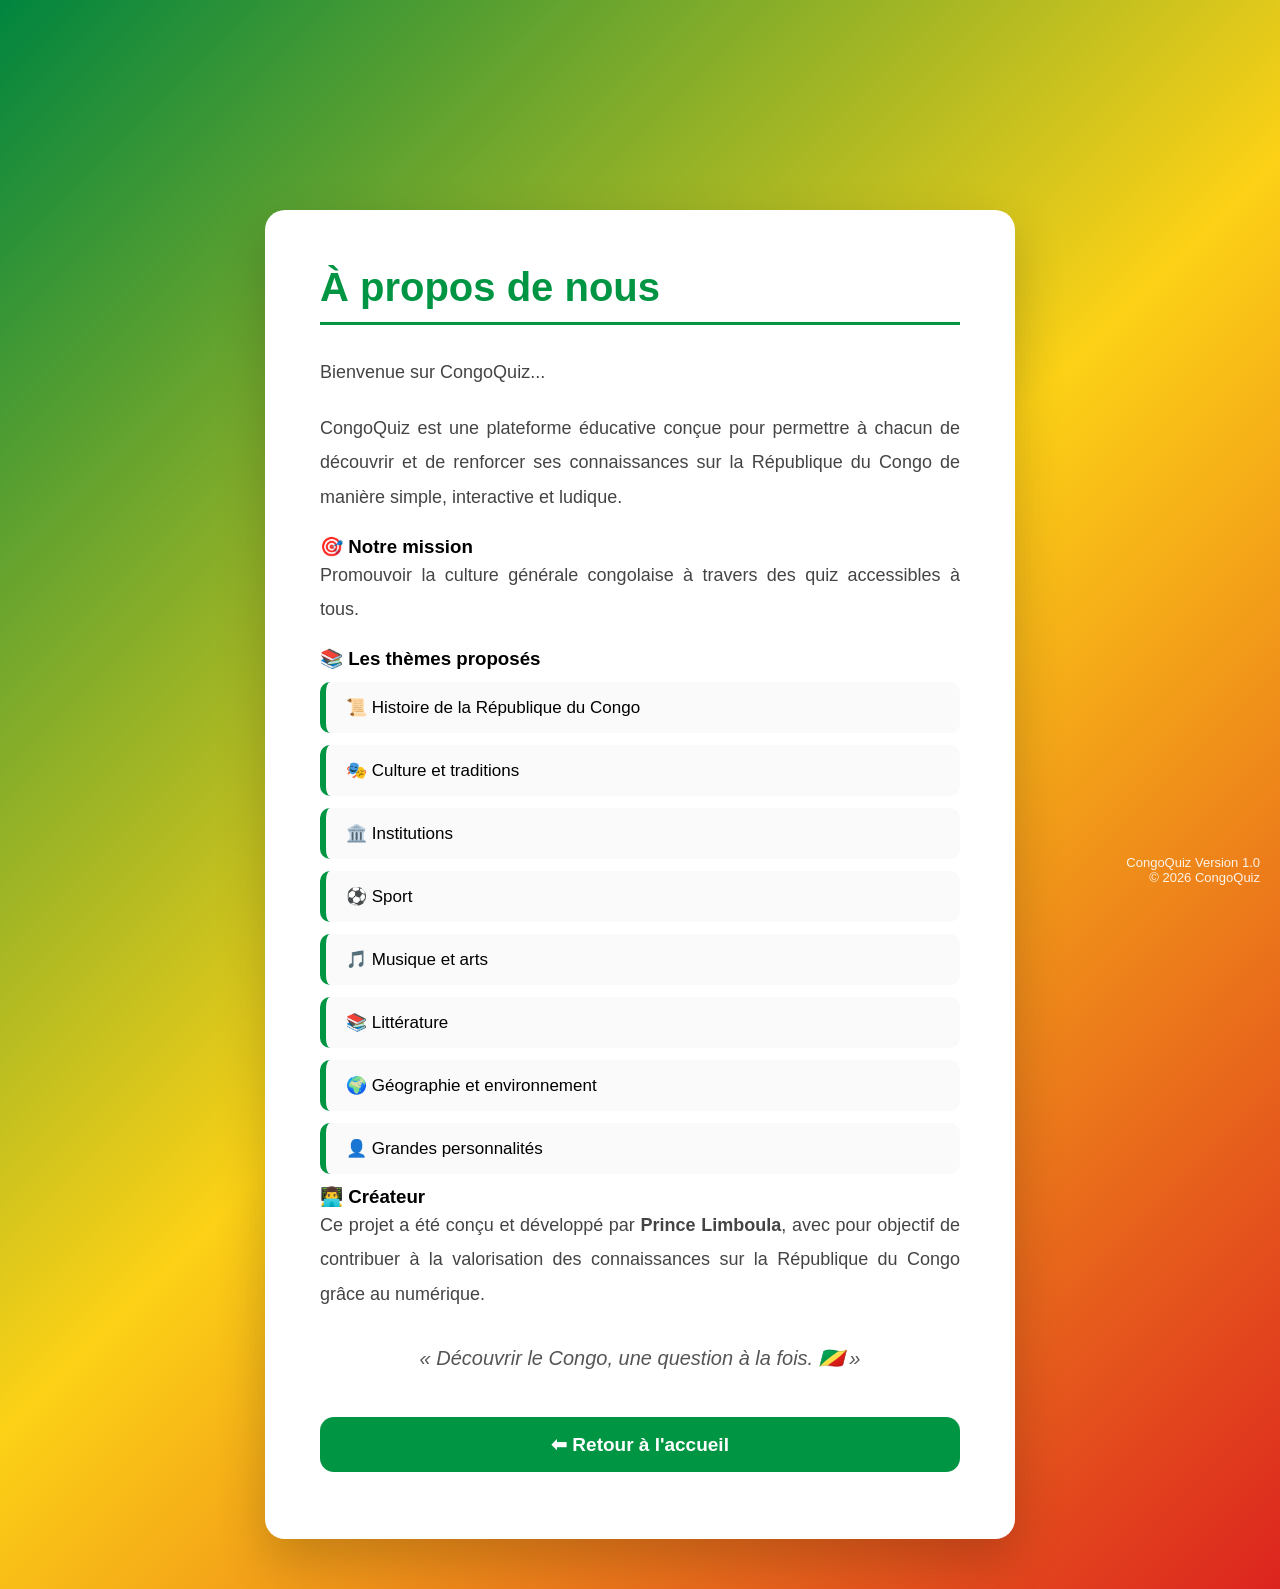
==== apropos.html @ f0c99301 "Add files via upload" ====
<!DOCTYPE html>
<html lang="fr">
<head>
    <meta charset="UTF-8">
    <meta name="viewport" content="width=device-width, initial-scale=1.0">
    <title>À propos - CongoQuiz</title>

    <link rel="stylesheet" href="style.css">
</head>

<body>

 <div class="apropos">

    <h1>À propos de nous</h1>

    <p class="intro">
        Bienvenue sur CongoQuiz...
        </p>
    <p>
        CongoQuiz est une plateforme éducative conçue pour permettre à chacun de découvrir et de renforcer ses connaissances sur la République du Congo de manière simple, interactive et ludique.
    </p>

    <h3>🎯 Notre mission</h3>

    <p>
        Promouvoir la culture générale congolaise à travers des quiz accessibles à tous.
    </p>

    <h3>📚 Les thèmes proposés</h3>

    <ul class="themes">
        <li>📜 Histoire de la République du Congo</li>
        <li>🎭 Culture et traditions</li>
        <li>🏛️ Institutions</li>
        <li>⚽ Sport</li>
        <li>🎵 Musique et arts</li>
        <li>📚 Littérature</li>
        <li>🌍 Géographie et environnement</li>
        <li>👤 Grandes personnalités</li>
    </ul>

    <h3>👨‍💻 Créateur</h3>

    <p>
        Ce projet a été conçu et développé par <strong>Prince Limboula</strong>, avec pour objectif de contribuer à la valorisation des connaissances sur la République du Congo grâce au numérique.
    </p>
    <div class="citation">
        « Découvrir le Congo, une question à la fois. 🇨🇬 »
    </div>

    <button onclick="location.href='index.html'">
        ⬅ Retour à l'accueil
    </button>

</div>
<footer class="footer">
    CongoQuiz Version 1.0<br>
    © 2026 CongoQuiz<br>
</footer>

</body>
</html>
---- style.css ----
/* ===========================
   STYLE GÉNÉRAL
=========================== */

*{
    margin:0;
    padding:0;
    box-sizing:border-box;
}

body{

    font-family:Arial, Helvetica, sans-serif;

    background:linear-gradient(135deg,#00853f,#fcd116,#dc241f);

    min-height:100vh;

    display:flex;

    justify-content:center;

    align-items:center;

    padding-top:90px;

}

/* ===========================
   BARRE DE NAVIGATION
=========================== */

.navbar{

    position:fixed;

    top:0;

    left:0;

    width:100%;

    height:65px;

    background:white;

    display:flex;

    justify-content:space-between;

    align-items:center;

    padding:0 35px;

    box-shadow:0 3px 12px rgba(0,0,0,.15);

    z-index:1000;

}

.logo{

    font-size:28px;

    font-weight:bold;

    color:#00853f;

    letter-spacing:2px;

}

.menu{

    display:flex;

    gap:20px;

}

.menu a:hover{
    background:#009543;
    color:#ffffff;
}

.menu a:hover{

    background:#00853f;

    color:white;

}

/* ===========================
   CARTE D'ACCUEIL
=========================== */

.accueil{

    width:520px;

    max-width:92%;

    background:white;

    border-radius:22px;

    padding:35px;

    text-align:center;

    box-shadow:0 15px 40px rgba(0,0,0,.20);

}

.hero{

    margin-bottom:20px;

}

.hero p{

    font-size:22px;

    color:#444;

    line-height:1.6;

}

.sous-titre{

    font-size:17px;

    color:#666;

    margin-bottom:30px;

}
/* ===========================
   BOUTONS
=========================== */

button{

    width:100%;

    height:55px;

    margin:12px 0;

    border:none;

    border-radius:14px;

    background:#009543;

    color:white;

    font-size:19px;

    font-weight:bold;

    cursor:pointer;

    transition:all .3s ease;

}

button:hover{

    background:#007a36;

    transform:translateY(-3px);

    box-shadow:0 8px 20px rgba(0,149,67,.35);

}

button:active{

    transform:scale(.98);

}


@keyframes apparition {

    from{
        opacity:0;
        transform:scale(0.5);
    }

    to{
        opacity:1;
        transform:scale(1);
    }

}

.finQuiz{

    animation: apparition 1s ease;

}

.niveau{

    animation: clignoter 1.5s infinite;

    font-weight:bold;

    color:#0b8f3a;

}

@keyframes clignoter{

    0%{
        opacity:1;
    }

    50%{
        opacity:0.6;
    }

    100%{
        opacity:1;
    }

}

.rejouer{

    padding:12px 25px;
    border:none;
    border-radius:10px;
    background:#0b8f3a;
    color:white;
    cursor:pointer;
    font-size:18px;
    transition:0.3s;
}

.rejouer:hover{

    transform:scale(1.1);

}
h1{
    font-size:42px;
    color:#009543;
    margin-bottom:10px;
}

@keyframes titre{

    from{
        opacity:0;
        transform:translateY(-20px);
    }

    to{
        opacity:1;
        transform:translateY(0);
    }

}

h1{

    font-size:42px;
    color:#009543;
    animation:titre 1s ease;

}



/* Barre de navigation */


.menu a{

    text-decoration:none;

    color:#444;

    font-size:17px;

    font-weight:600;

    transition:.3s;

    padding:8px 15px;

    border-radius:30px;

}
.menu a:hover{

    background:#009543;

    color:white;

}






/* ===========================
   PIED DE PAGE
=========================== */

.footer{

    position:fixed;

    bottom:15px;

    right:20px;

    font-size:13px;

    color:white;

    text-align:right;

    opacity:0.9;

}
/* ===========================
   ANIMATION D'ACCUEIL
=========================== */

@keyframes apparitionAccueil{

    from{

        opacity:0;

        transform:translateY(25px);

    }

    to{

        opacity:1;

        transform:translateY(0);

    }

}

.accueil{

    animation:apparitionAccueil .8s ease;

}
.apropos p{
    text-align:justify;
    line-height:1.9;
    font-size:18px;
    color:#444;
    margin-bottom:22px;
}
.apropos h1{
    text-align:left;
    color:#009543;
    font-size:40px;
    margin-bottom:30px;
    border-bottom:3px solid #009543;
    padding-bottom:12px;
}

.apropos h2{
    color:#009543;
    font-size:28px;
    margin-top:40px;
    margin-bottom:18px;
    padding-left:12px;
    border-left:6px solid #009543;
}
.apropos{
    width:750px;
    max-width:90%;
    background:white;
    padding:55px;
    border-radius:20px;
    box-shadow:0 20px 50px rgba(0,0,0,.2);
    margin:120px auto 50px;
}
.themes{
    list-style:none;
    padding:0;
}

.themes li{
    background:#fafafa;
    padding:15px 20px;
    margin:12px 0;
    border-left:6px solid #009543;
    border-radius:10px;
    font-size:17px;
}
.citation{
    margin:35px 0;
    text-align:center;
    font-style:italic;
    color:#555;
    font-size:20px;
}
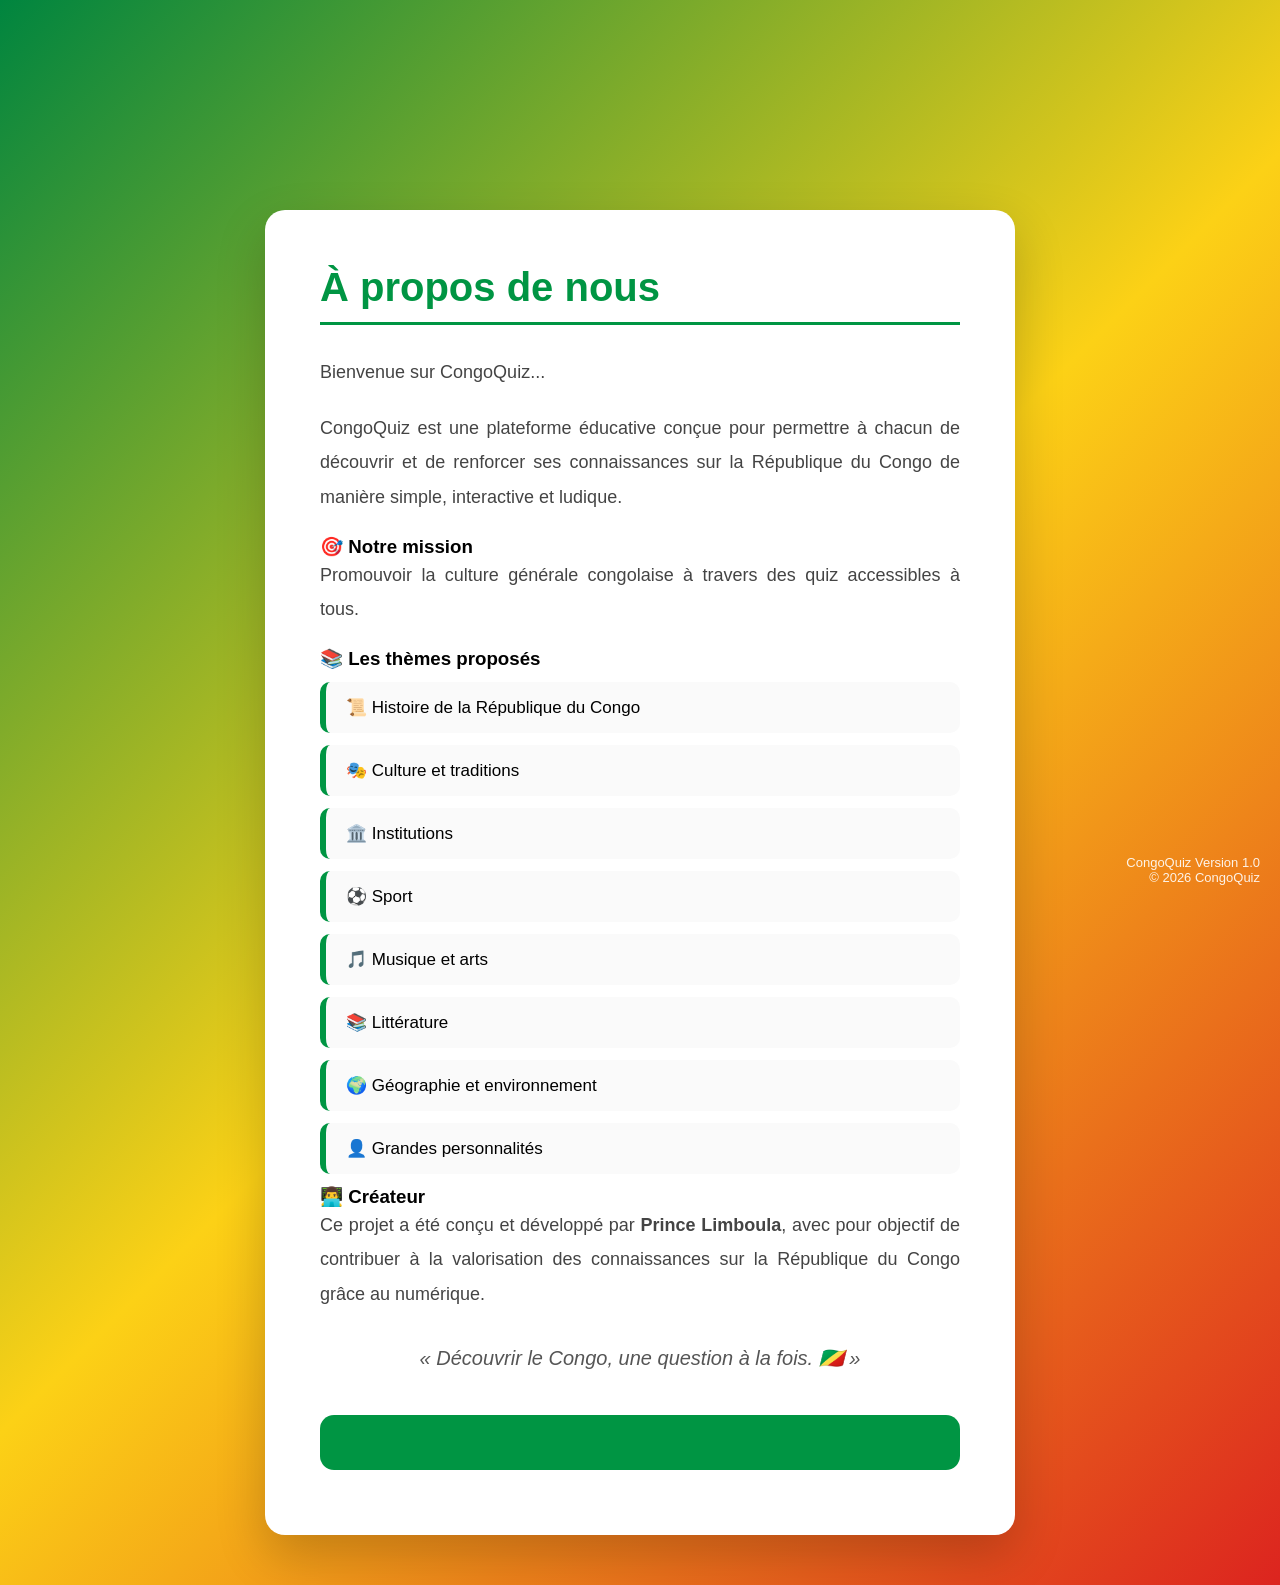
==== commit 6a7612c9: "Add files via upload" ====
--- a/apropos.html
+++ b/apropos.html
@@ -49,7 +49,7 @@
         « Découvrir le Congo, une question à la fois. 🇨🇬 »
     </div>
 
-    <button onclick="location.href='index.html'">
+    <button onclick="location.href='index.html?accueil=1'"
         ⬅ Retour à l'accueil
     </button>
 
--- a/style.css
+++ b/style.css
@@ -20,7 +20,7 @@
 
     justify-content:center;
 
-    align-items:center;
+    align-items:flex-start;
 
     padding-top:90px;
 
@@ -105,7 +105,7 @@
 
     border-radius:22px;
 
-    padding:35px;
+    padding:35px 35px 20px 35px;
 
     text-align:center;
 
@@ -148,7 +148,7 @@
 
     height:55px;
 
-    margin:12px 0;
+    margin:10px 0;
 
     border:none;
 
@@ -357,9 +357,8 @@
 }
 
 .accueil{
-
-    animation:apparitionAccueil .8s ease;
-
+    animation: apparitionAccueil .8s ease;
+    margin:40px auto;
 }
 .apropos p{
     text-align:justify;
@@ -414,3 +413,200 @@
     color:#555;
     font-size:20px;
 }
+/* ==========================
+   MENU RESPONSIVE MOBILE
+========================== */
+
+@media (max-width:768px){
+
+    .navbar{
+        padding:0 12px;
+        height:60px;
+    }
+
+    .logo{
+        font-size:11px;
+        white-space:nowrap;
+    }
+    
+    .logo strong{
+        font-size:12px;
+    }
+
+    .menu{
+        gap:12px;
+    }
+    
+    .menu a{
+        font-size:14px;
+        padding:4px 2px;
+        white-space:nowrap;
+    }
+
+}
+/* ======================================
+   CINÉMATIQUE D'INTRODUCTION
+====================================== */
+
+#intro{
+
+    position:fixed;
+
+    top:0;
+
+    left:0;
+
+    width:100%;
+
+    height:100%;
+
+    background:#000;
+
+    display:flex;
+
+    justify-content:center;
+
+    align-items:center;
+
+    overflow:hidden;
+
+    z-index:99999;
+
+}
+
+.intro-light{
+
+    position:absolute;
+    width:0;
+    height:0;
+    border-radius:50%;
+
+    background:radial-gradient(circle,
+        rgba(255,255,255,1) 0%,
+        rgba(255,255,255,.55) 45%,
+        rgba(255,255,255,0) 80%);
+
+    animation:lumiere 3s forwards;
+
+}
+
+#introLogo{
+
+    width:240px;
+    height:auto;
+
+    opacity:0;
+
+    animation:logoIntro 3s forwards;
+    animation-delay:1s;
+
+}
+
+@keyframes lumiere{
+
+    0%{
+        width:0;
+        height:0;
+        opacity:0;
+    }
+
+    35%{
+        width:500px;
+        height:500px;
+        opacity:1;
+    }
+
+    70%{
+        width:500px;
+        height:500px;
+        opacity:.8;
+    }
+
+    100%{
+        width:650px;
+        height:650px;
+        opacity:0;
+    }
+
+}
+
+@keyframes logoIntro{
+
+    0%{
+        opacity:0;
+        transform:scale(.6);
+    }
+
+    45%{
+        opacity:0;
+    }
+
+    60%{
+        opacity:1;
+        transform:scale(1.08);
+    }
+
+    100%{
+        opacity:1;
+        transform:scale(1);
+    }
+
+}
+.intro-fin{
+
+    animation:disparition .8s forwards;
+
+}
+
+@keyframes disparition{
+
+    to{
+
+        opacity:0;
+
+        visibility:hidden;
+
+    }
+
+}
+/* ==========================
+   MENU JOUER
+========================== */
+
+.menu-jeu{
+
+    display:none;
+
+    margin-top:20px;
+
+    animation:apparitionAccueil .4s ease;
+
+}
+
+#btnJouer{
+
+    font-size:24px;
+
+    height:65px;
+
+    margin-bottom:15px;
+
+}
+
+button:disabled{
+
+    background:#666;
+
+    cursor:not-allowed;
+
+    opacity:.8;
+
+}
+
+button small{
+
+    font-size:13px;
+
+    font-weight:normal;
+
+}
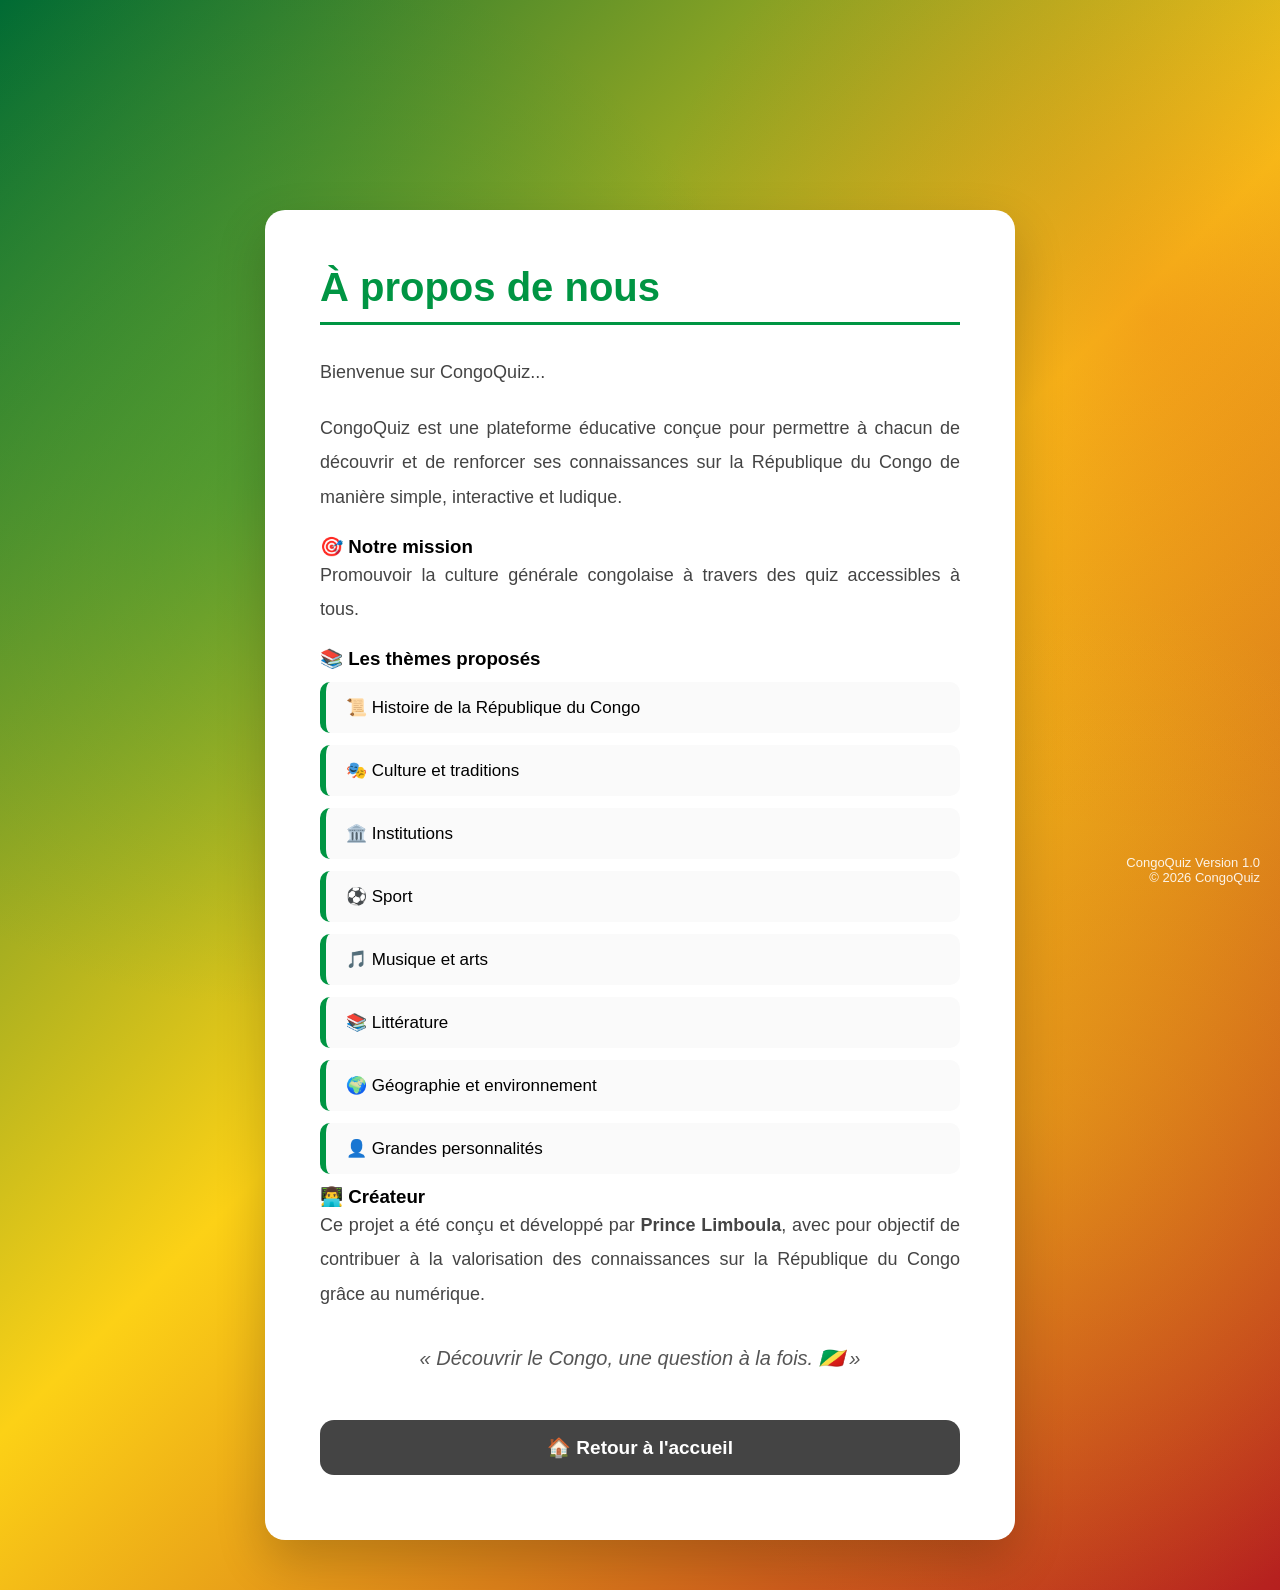
==== commit 3770a481: "Add files via upload" ====
--- a/apropos.html
+++ b/apropos.html
@@ -48,9 +48,11 @@
     <div class="citation">
         « Découvrir le Congo, une question à la fois. 🇨🇬 »
     </div>
-
-    <button onclick="location.href='index.html?accueil=1'"
-        ⬅ Retour à l'accueil
+    <button class="retourAccueil"
+      onclick="window.location.href='index.html?accueil=1'">
+    
+      🏠 Retour à l'accueil
+    
     </button>
 
 </div>
--- a/style.css
+++ b/style.css
@@ -12,7 +12,13 @@
 
     font-family:Arial, Helvetica, sans-serif;
 
-    background:linear-gradient(135deg,#00853f,#fcd116,#dc241f);
+    background:
+    radial-gradient(circle at 20% 30%, rgba(0,149,67,.35), transparent 35%),
+    radial-gradient(circle at 80% 70%, rgba(252,209,22,.30), transparent 35%),
+    radial-gradient(circle at 90% 20%, rgba(220,36,31,.25), transparent 30%),
+    linear-gradient(135deg,#006b34,#fcd116,#b51f1f);
+
+    background-size:cover;
 
     min-height:100vh;
 
@@ -20,12 +26,13 @@
 
     justify-content:center;
 
-    align-items:flex-start;
+    align-items:center;
 
     padding-top:90px;
 
-}
-
+    overflow-x:hidden;
+
+}
 /* ===========================
    BARRE DE NAVIGATION
 =========================== */
@@ -97,19 +104,28 @@
 
 .accueil{
 
-    width:520px;
-
+    width:560px;
     max-width:92%;
 
-    background:white;
-
-    border-radius:22px;
-
-    padding:35px 35px 20px 35px;
+    background:rgba(255,255,255,.98);
+
+    border-radius:32px;
+
+    padding:45px 40px;
 
     text-align:center;
 
-    box-shadow:0 15px 40px rgba(0,0,0,.20);
+    box-shadow:
+        0 25px 70px rgba(0,0,0,.22),
+        0 8px 25px rgba(255,255,255,.35);
+
+    border:1px solid rgba(255,255,255,.75);
+
+    backdrop-filter:blur(15px);
+
+    animation:apparitionAccueil .8s ease;
+
+    transition:.3s;
 
 }
 
@@ -609,4 +625,798 @@
 
     font-weight:normal;
 
+}
+/* ==========================
+   BARRE DE NAVIGATION BAS
+========================== */
+
+/* ==========================
+   BARRE DE NAVIGATION MODERNE
+========================== */
+
+.bottom-nav{
+
+    display:flex;
+
+    justify-content:space-between;
+
+    align-items:center;
+
+    margin-top:30px;
+
+    padding:15px 10px 5px;
+
+    border-top:1px solid #e5e5e5;
+
+}
+
+.nav-btn{
+
+    background:transparent;
+
+    border:none;
+
+    width:70px;
+
+    height:auto;
+
+    display:flex;
+
+    flex-direction:column;
+
+    align-items:center;
+
+    justify-content:center;
+
+    color:#666;
+
+    cursor:pointer;
+
+    transition:all .25s ease;
+
+    box-shadow:none;
+
+}
+
+.nav-btn:hover{
+
+    color:#009543;
+
+    transform:translateY(-4px) scale(1.08);
+
+}
+
+.nav-btn span{
+
+    margin-top:6px;
+
+    font-size:11px;
+
+    font-weight:600;
+
+}
+
+.nav-btn i{
+
+    font-size:26px;
+
+}
+body{
+
+    font-family:Arial, Helvetica, sans-serif;
+
+    background:
+    radial-gradient(circle at 20% 30%, rgba(0,149,67,.35), transparent 35%),
+    radial-gradient(circle at 80% 70%, rgba(252,209,22,.30), transparent 35%),
+    radial-gradient(circle at 90% 20%, rgba(220,36,31,.25), transparent 30%),
+    linear-gradient(135deg,#006b34,#fcd116,#b51f1f);
+
+    background-size:cover;
+
+    min-height:100vh;
+
+    display:flex;
+
+    justify-content:center;
+
+    align-items:center;
+
+    padding-top:90px;
+
+    overflow-x:hidden;
+
+}
+@keyframes fondAnime{
+
+    from{
+
+        transform:scale(1);
+
+    }
+
+    to{
+
+        transform:scale(1.15);
+
+    }
+
+}
+/* ==========================
+   ANIMATION DES MENUS
+========================== */
+
+.menu-page{
+
+    animation:slideMenu .35s ease;
+
+}
+
+@keyframes slideMenu{
+
+    from{
+
+        opacity:0;
+        transform:translateX(40px);
+
+    }
+
+    to{
+
+        opacity:1;
+        transform:translateX(0);
+
+    }
+
+}
+/* ===========================
+   CARTES DE RÉPONSES
+=========================== */
+
+.carte-reponse{
+
+    display:flex;
+    align-items:center;
+
+    width:100%;
+
+    padding:18px 22px;
+
+    margin:15px 0;
+
+    background:white;
+
+    border:2px solid #e7e7e7;
+
+    border-radius:18px;
+
+    cursor:pointer;
+
+    transition:.25s;
+
+    font-size:20px;
+
+    font-weight:600;
+
+}
+
+.carte-reponse:hover{
+
+    transform:translateY(-3px);
+
+    border-color:#009543;
+
+    box-shadow:0 10px 25px rgba(0,149,67,.18);
+
+}
+
+.carte-reponse input{
+
+    margin-right:18px;
+
+    transform:scale(1.4);
+
+}
+
+.carte-reponse span{
+
+    flex:1;
+
+    text-align:left;
+
+}
+.carte-reponse{
+
+    user-select:none;
+
+}
+
+.carte-reponse:active{
+
+    transform:scale(.98);
+
+}
+.carte-reponse.bonne{
+
+    background:#d8f5df;
+
+    border-color:#009543;
+
+    color:#006b2f;
+
+}
+
+.carte-reponse.mauvaise{
+
+    background:#ffe2e2;
+
+    border-color:#d62828;
+
+    color:#a30000;
+
+}
+/* ===========================
+   BARRE DE PROGRESSION
+=========================== */
+
+.barreProgression{
+
+    width:100%;
+    height:10px;
+
+    background:#e5e5e5;
+
+    border-radius:20px;
+
+    overflow:hidden;
+
+    margin:15px 0 25px;
+
+}
+
+#progression{
+
+    width:0;
+
+    height:100%;
+
+    background:linear-gradient(90deg,#009543,#00c853);
+
+    border-radius:20px;
+
+    transition:.4s;
+
+}
+.finQuizContainer{
+
+    animation: apparitionAccueil .7s ease;
+
+}
+
+.scoreCard{
+
+    background:white;
+
+    border-radius:25px;
+
+    padding:25px;
+
+    margin:25px 0;
+
+    box-shadow:0 10px 30px rgba(0,0,0,.15);
+
+}
+
+.finQuizTitre{
+
+    font-size:34px;
+
+    color:#009543;
+
+}
+
+.scoreCard h2{
+
+    font-size:55px;
+
+    margin:10px 0;
+
+    color:#009543;
+
+}
+
+.scoreCard p{
+
+    font-size:24px;
+
+    font-weight:bold;
+
+}
+
+.scoreCard h3{
+
+    color:#444;
+
+    margin-top:15px;
+
+}
+
+.etoiles{
+
+    font-size:40px;
+
+    margin-top:15px;
+
+}
+
+.retourAccueil{
+
+    margin-top:15px;
+
+    background:#444;
+
+    color:white;
+
+}
+.classement-card{
+
+    background:white;
+
+    border-radius:20px;
+
+    padding:20px;
+
+    margin:20px 0;
+
+    box-shadow:0 8px 20px rgba(0,0,0,.15);
+
+    text-align:left;
+
+}
+
+.classement-card p{
+
+    font-size:20px;
+
+    margin:12px 0;
+
+}
+.ligne-classement{
+
+    display:flex;
+
+    justify-content:space-between;
+
+    align-items:center;
+
+    padding:12px 0;
+
+    border-bottom:1px solid #e5e5e5;
+
+    font-size:18px;
+
+}
+
+.ligne-classement:last-child{
+
+    border-bottom:none;
+
+}
+
+.ligne-classement strong{
+
+    background:#009543;
+
+    color:white;
+
+    padding:6px 15px;
+
+    border-radius:20px;
+
+    min-width:60px;
+
+    text-align:center;
+
+}
+.grandScore{
+
+    font-size:70px;
+
+    font-weight:bold;
+
+    color:#009543;
+
+    margin:25px 0;
+
+}
+.trophee{
+
+    font-size:55px;
+
+    margin-bottom:10px;
+
+}
+
+.libellePoints{
+
+    font-size:18px;
+
+    font-weight:bold;
+
+    letter-spacing:3px;
+
+    color:#777;
+
+}
+
+.niveauClassement{
+
+    margin-top:20px;
+
+    font-size:22px;
+
+    font-weight:bold;
+
+    color:#009543;
+
+}
+
+.barreNiveau{
+
+    width:100%;
+
+    height:14px;
+
+    background:#e5e5e5;
+
+    border-radius:30px;
+
+    margin:20px 0;
+
+    overflow:hidden;
+
+}
+
+#progressionNiveau{
+
+    height:100%;
+
+    width:0%;
+
+    background:linear-gradient(90deg,#009543,#38d66b);
+
+    border-radius:30px;
+
+    transition:.5s;
+
+}
+
+.descriptionClassement{
+
+    margin-top:20px;
+
+    color:#666;
+
+    line-height:25px;
+
+}
+.stat-card{
+
+    background:white;
+
+    border-radius:25px;
+
+    padding:35px;
+
+    margin:25px auto;
+
+    width:90%;
+    max-width:520px;
+
+    text-align:center;
+
+    box-shadow:0 12px 30px rgba(0,0,0,.15);
+
+    transition:.3s;
+
+}
+
+.stat-card:hover{
+
+    transform:translateY(-5px);
+
+}
+.stat-icon{
+
+    font-size:55px;
+
+    margin-bottom:15px;
+
+}
+.stat-valeur{
+
+    font-size:75px;
+
+    font-weight:900;
+
+    color:#009543;
+
+    margin:15px 0;
+
+    text-shadow:0 4px 12px rgba(0,149,67,.2);
+
+}
+.stat-titre{
+
+    font-size:22px;
+
+    color:#555;
+
+    font-weight:bold;
+
+    margin-top:10px;
+
+}
+.titrePage{
+
+    text-align:center;
+
+    color:#009543;
+
+    font-size:42px;
+
+    margin:40px 0 30px;
+
+}
+
+.stats-container{
+
+    display:flex;
+
+    justify-content:center;
+
+    gap:25px;
+
+    flex-wrap:wrap;
+
+    margin-bottom:40px;
+
+}
+
+.infoStat{
+
+    background:white;
+
+    max-width:700px;
+
+    margin:30px auto;
+
+    padding:25px;
+
+    border-radius:20px;
+
+    box-shadow:0 8px 20px rgba(0,0,0,.15);
+
+    text-align:center;
+
+}
+
+.infoStat h3{
+
+    color:#009543;
+
+    margin-bottom:15px;
+
+}
+
+.infoStat p{
+
+    color:#555;
+
+    line-height:28px;
+
+}
+.profil-card{
+
+    background:white;
+
+    border-radius:25px;
+
+    padding:30px;
+
+    margin:25px 0;
+
+    box-shadow:0 10px 25px rgba(0,0,0,.15);
+
+}
+
+
+.profil-sous-titre{
+
+    color:#777;
+
+    margin-top:8px;
+
+    margin-bottom:20px;
+
+    font-size:17px;
+
+}
+
+.profil-info{
+
+    display:flex;
+
+    justify-content:space-between;
+
+    align-items:center;
+
+    padding:18px 0;
+
+    border-bottom:1px solid #ececec;
+
+}
+
+.profil-info:last-child{
+
+    border-bottom:none;
+
+}
+
+.profil-info span{
+
+    color:#555;
+
+    font-size:18px;
+
+}
+
+.profil-info strong{
+
+    color:#009543;
+
+    font-size:22px;
+
+}
+
+.modifierPseudo{
+
+    margin-top:25px;
+
+}
+.avatar{
+
+    width:120px;
+    height:120px;
+
+    margin:0 auto 20px;
+
+    border-radius:50%;
+
+    background:linear-gradient(135deg,#009543,#00c853);
+
+    color:white;
+
+    display:flex;
+
+    justify-content:center;
+
+    align-items:center;
+
+    font-size:48px;
+
+    font-weight:bold;
+
+    letter-spacing:2px;
+
+    box-shadow:0 10px 25px rgba(0,149,67,.35);
+
+}
+.overlayProfil{
+
+    position:fixed;
+
+    top:0;
+    left:0;
+
+    width:100%;
+    height:100%;
+
+    background:rgba(0,0,0,.65);
+
+    display:flex;
+
+    justify-content:center;
+
+    align-items:center;
+
+    z-index:999999;
+
+}
+
+.carteProfil{
+
+    width:450px;
+    max-width:90%;
+
+    background:white;
+
+    border-radius:25px;
+
+    padding:35px;
+
+    text-align:center;
+
+    box-shadow:0 20px 60px rgba(0,0,0,.35);
+
+}
+
+.carteProfil input{
+
+    width:100%;
+
+    padding:16px;
+
+    margin:25px 0;
+
+    border:2px solid #ddd;
+
+    border-radius:12px;
+
+    font-size:18px;
+
+}
+@keyframes fermerProfil{
+
+    from{
+
+        opacity:1;
+        transform:scale(1);
+
+    }
+
+    to{
+
+        opacity:0;
+        transform:scale(.9);
+
+    }
+
+}
+
+.fermerProfil{
+
+    animation:fermerProfil .4s forwards;
+
+}
+#creationProfil{
+
+    position:fixed;
+
+    top:0;
+    left:0;
+
+    width:100%;
+    height:100%;
+
+    display:none;
+
+    justify-content:center;
+
+    align-items:center;
+
+    background:rgba(0,0,0,.65);
+
+    z-index:999998;
+
+}
+.boutonRetour{
+
+    width:320px;
+
+    max-width:90%;
+
+    margin:30px auto;
+
+    display:block;
+
 }
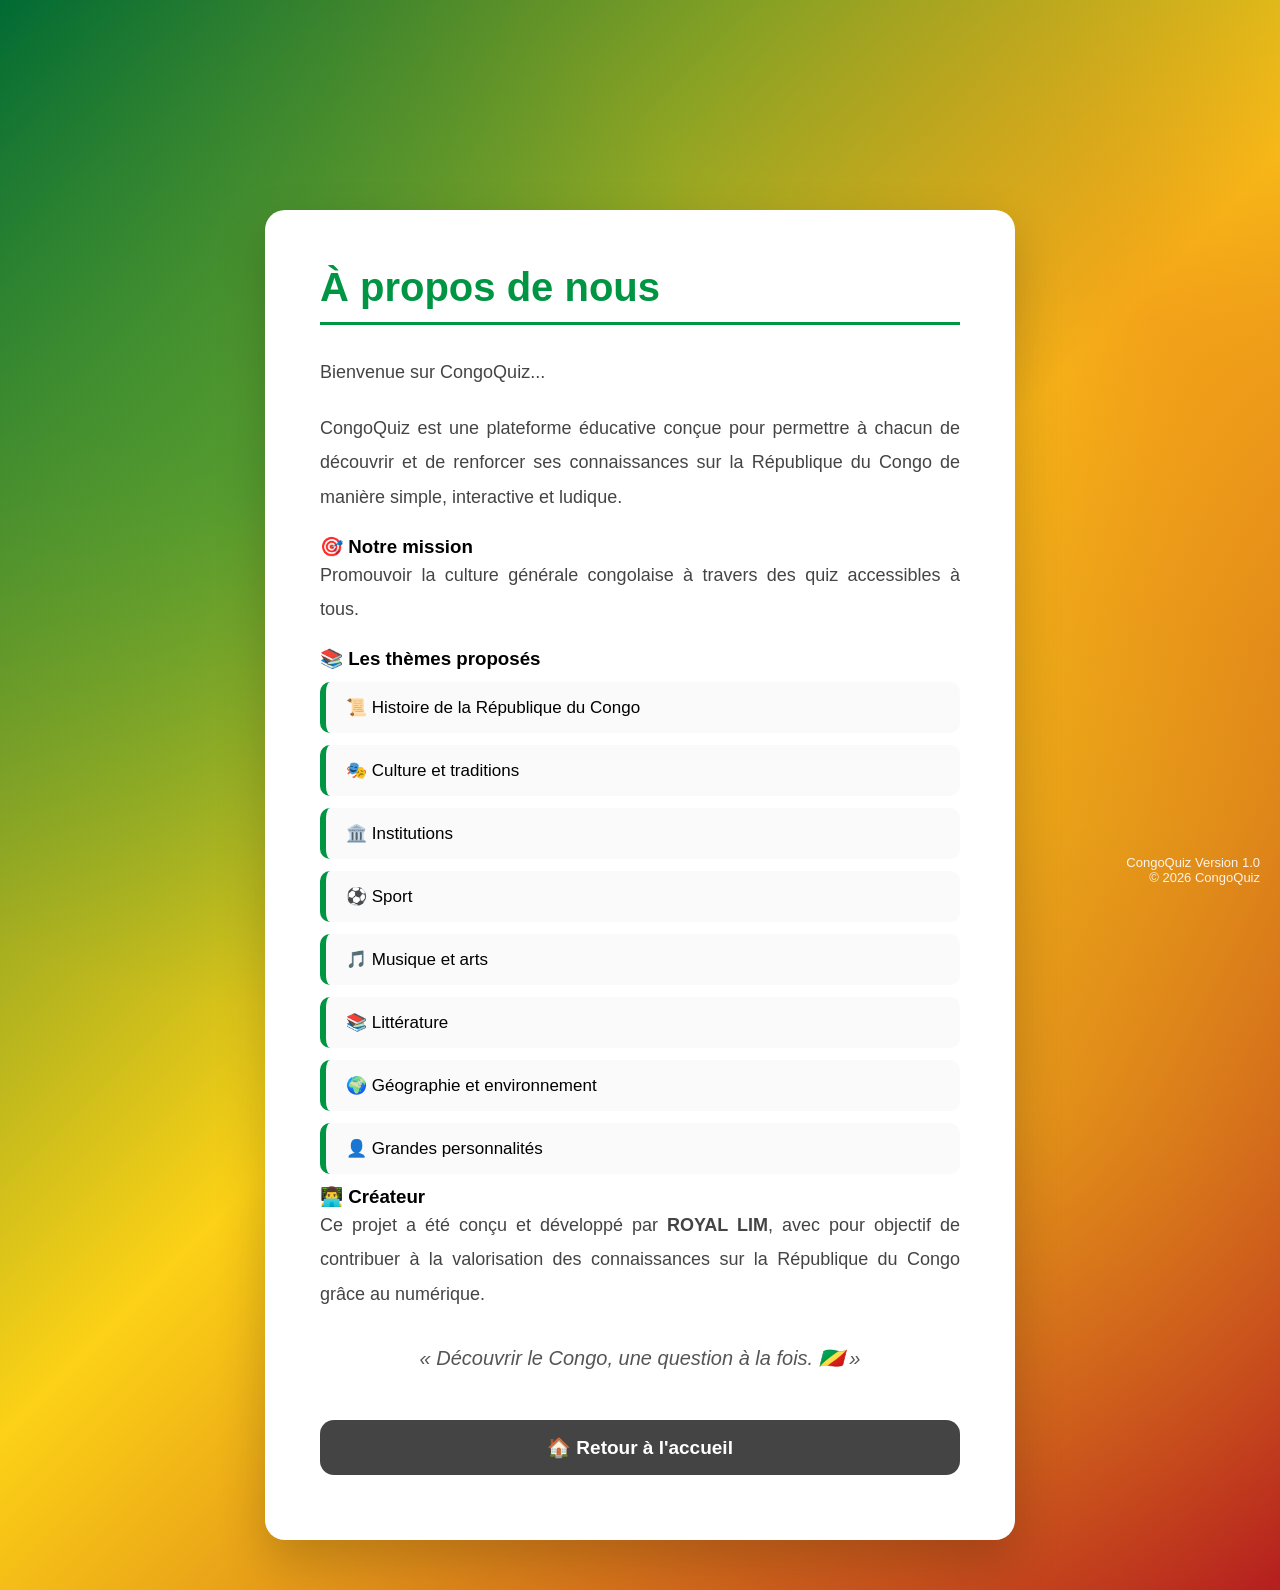
==== commit 232fe10f: "Add files via upload" ====
--- a/apropos.html
+++ b/apropos.html
@@ -43,13 +43,13 @@
     <h3>👨‍💻 Créateur</h3>
 
     <p>
-        Ce projet a été conçu et développé par <strong>Prince Limboula</strong>, avec pour objectif de contribuer à la valorisation des connaissances sur la République du Congo grâce au numérique.
+        Ce projet a été conçu et développé par <strong>ROYAL LIM</strong>, avec pour objectif de contribuer à la valorisation des connaissances sur la République du Congo grâce au numérique.
     </p>
     <div class="citation">
         « Découvrir le Congo, une question à la fois. 🇨🇬 »
     </div>
     <button class="retourAccueil"
-      onclick="window.location.href='index.html?accueil=1'">
+       onclick="window.location.href='index.html?accueil=1'">
     
       🏠 Retour à l'accueil
     
--- a/style.css
+++ b/style.css
@@ -105,7 +105,12 @@
 .accueil{
 
     width:560px;
-    max-width:92%;
+
+    max-width:95vw;
+
+    margin:90px auto 30px;
+
+    padding:45px 40px;
 
     background:rgba(255,255,255,.98);
 
@@ -348,6 +353,7 @@
     opacity:0.9;
 
 }
+
 /* ===========================
    ANIMATION D'ACCUEIL
 =========================== */
@@ -355,111 +361,231 @@
 @keyframes apparitionAccueil{
 
     from{
-
         opacity:0;
-
         transform:translateY(25px);
-
     }
 
     to{
-
         opacity:1;
-
         transform:translateY(0);
-
     }
 
 }
 
 .accueil{
-    animation: apparitionAccueil .8s ease;
+
+    animation:apparitionAccueil .8s ease;
     margin:40px auto;
-}
-.apropos p{
-    text-align:justify;
-    line-height:1.9;
-    font-size:18px;
-    color:#444;
-    margin-bottom:22px;
-}
-.apropos h1{
-    text-align:left;
-    color:#009543;
-    font-size:40px;
-    margin-bottom:30px;
-    border-bottom:3px solid #009543;
-    padding-bottom:12px;
-}
-
-.apropos h2{
-    color:#009543;
-    font-size:28px;
-    margin-top:40px;
-    margin-bottom:18px;
-    padding-left:12px;
-    border-left:6px solid #009543;
-}
+
+}
+
+/* ===========================
+   PAGE À PROPOS
+=========================== */
+
 .apropos{
+
     width:750px;
     max-width:90%;
+
     background:white;
+
     padding:55px;
+
     border-radius:20px;
+
     box-shadow:0 20px 50px rgba(0,0,0,.2);
+
     margin:120px auto 50px;
-}
+
+}
+
+.apropos h1{
+
+    text-align:left;
+
+    color:#009543;
+
+    font-size:40px;
+
+    margin-bottom:30px;
+
+    padding-bottom:12px;
+
+    border-bottom:3px solid #009543;
+
+}
+
+.apropos h2{
+
+    color:#009543;
+
+    font-size:28px;
+
+    margin-top:40px;
+
+    margin-bottom:18px;
+
+    padding-left:12px;
+
+    border-left:6px solid #009543;
+
+}
+
+.apropos p{
+
+    text-align:justify;
+
+    line-height:1.9;
+
+    font-size:18px;
+
+    color:#444;
+
+    margin-bottom:22px;
+
+}
+
 .themes{
+
     list-style:none;
+
     padding:0;
+
 }
 
 .themes li{
+
     background:#fafafa;
+
     padding:15px 20px;
+
     margin:12px 0;
+
     border-left:6px solid #009543;
+
     border-radius:10px;
+
     font-size:17px;
-}
+
+}
+
 .citation{
+
     margin:35px 0;
+
     text-align:center;
+
     font-style:italic;
+
     color:#555;
+
     font-size:20px;
-}
-/* ==========================
-   MENU RESPONSIVE MOBILE
-========================== */
+
+}
+
+/* ===========================
+   VERSION MOBILE
+=========================== */
 
 @media (max-width:768px){
 
     .navbar{
+
+        height:60px;
+
         padding:0 12px;
-        height:60px;
+
     }
 
     .logo{
-        font-size:11px;
+
+        font-size:20px;
+
         white-space:nowrap;
-    }
-    
+
+    }
+
     .logo strong{
-        font-size:12px;
+
+        font-size:20px;
+
     }
 
     .menu{
-        gap:12px;
-    }
-    
+
+        gap:10px;
+
+    }
+
     .menu a{
+
         font-size:14px;
-        padding:4px 2px;
+
+        padding:6px 8px;
+
         white-space:nowrap;
-    }
-
-}
+
+    }
+
+    /* ===== À propos ===== */
+
+    .apropos{
+
+        width:95%;
+
+        margin:90px auto 25px;
+
+        padding:28px 20px;
+
+        border-radius:18px;
+
+    }
+
+    .apropos h1{
+
+        font-size:30px;
+
+        margin-bottom:22px;
+
+    }
+
+    .apropos h2{
+
+        font-size:22px;
+
+        margin-top:28px;
+
+    }
+
+    .apropos p{
+
+        text-align:left;
+
+        font-size:17px;
+
+        line-height:1.7;
+
+    }
+
+    .themes li{
+
+        padding:14px 16px;
+
+        font-size:16px;
+
+    }
+
+    .citation{
+
+        font-size:18px;
+
+        line-height:1.6;
+
+    }
+
+}              
+
 /* ======================================
    CINÉMATIQUE D'INTRODUCTION
 ====================================== */
@@ -638,7 +764,7 @@
 
     display:flex;
 
-    justify-content:space-between;
+    justify-content:space-evenly;
 
     align-items:center;
 
@@ -682,7 +808,24 @@
 
     color:#009543;
 
-    transform:translateY(-4px) scale(1.08);
+    background:rgba(0,149,67,.08);
+
+    border-radius:14px;
+
+    transform:translateY(-3px);
+
+}
+.nav-btn:hover span{
+
+    color:#009543;
+
+}
+
+.nav-btn span{
+
+    color:#666;
+
+    transition:.25s;
 
 }
 
@@ -1411,12 +1554,470 @@
 }
 .boutonRetour{
 
-    width:320px;
+    width:280px;
+
+    height:55px;
+
+    margin:30px auto;
+
+    display:block;
+
+}
+.rejouer{
+
+    width:280px;
 
     max-width:90%;
 
+    display:block;
+
     margin:30px auto;
 
-    display:block;
-
-}+}
+/* =======================================================
+VERSION MOBILE CONGOQUIZ
+======================================================= */
+
+@media screen and (max-width:768px){
+
+    body{
+        padding-top:75px;
+        padding-left:12px;
+        padding-right:12px;
+    }
+
+    .navbar{
+
+        padding:15px 18px;
+
+    }
+
+    .logo{
+
+        font-size:22px;
+
+    }
+
+    .menu{
+
+        gap:15px;
+
+    }
+
+    .menu a{
+
+        font-size:15px;
+
+    }
+
+    .accueil{
+
+        width:100%;
+        max-width:100%;
+
+        margin:0;
+
+        padding:22px;
+
+        border-radius:25px;
+
+        box-sizing:border-box;
+    }
+
+    .hero p{
+
+        font-size:32px;
+
+        line-height:42px;
+
+    }
+
+    .sous-titre{
+
+        font-size:18px;
+
+        line-height:28px;
+
+    }
+
+    button{
+
+        width:100%;
+
+        font-size:22px;
+
+    }
+
+    .bottom-nav{
+
+        gap:5px;
+
+        padding-top:18px;
+
+    }
+
+    .nav-btn{
+
+        width:58px;
+
+    }
+
+    .nav-btn span{
+
+        font-size:10px;
+
+    }
+
+    .nav-btn i{
+
+        font-size:22px;
+
+    }
+
+    footer{
+
+        text-align:center;
+
+        font-size:15px;
+
+        margin-top:20px;
+
+    }
+
+}
+/* =====================================================
+   VERSION MOBILE CONGOQUIZ
+===================================================== */
+
+@media screen and (max-width:768px){
+
+    body{
+        padding-top:75px;
+        padding-left:12px;
+        padding-right:12px;
+        align-items:flex-start;
+    }
+
+    .navbar{
+        height:60px;
+        padding:0 15px;
+    }
+
+    .logo{
+        font-size:22px;
+        letter-spacing:1px;
+    }
+
+    .menu{
+        gap:8px;
+    }
+
+    .menu a{
+        font-size:14px;
+        padding:6px 10px;
+    }
+
+    .accueil{
+        width:100%;
+        max-width:100%;
+        margin:20px auto;
+        padding:25px 18px;
+        border-radius:25px;
+    }
+
+    .hero p{
+        font-size:18px;
+        line-height:1.5;
+    }
+
+    .sous-titre{
+        font-size:15px;
+        margin-bottom:22px;
+    }
+
+    button{
+        height:52px;
+        font-size:18px;
+    }
+
+    .bottom-nav{
+        gap:0;
+        padding:15px 0 5px;
+    }
+
+    .nav-btn{
+        width:60px;
+    }
+
+    .nav-btn:hover{
+        transform:translateY(-2px);
+    }
+
+    .nav-btn i{
+        font-size:22px;
+    }
+
+    .nav-btn span{
+        font-size:10px;
+        margin-top:4px;
+    }
+
+    .footer{
+        position:static;
+        margin-top:20px;
+        text-align:center;
+        font-size:12px;
+        color:white;
+    }
+
+}
+@media (max-width: 768px){
+
+    .apropos-card{
+
+        width:95%;
+        padding:25px 20px;
+
+    }
+
+    .apropos-card p{
+
+        text-align:left;
+        line-height:1.7;
+        font-size:17px;
+
+        word-break:normal;
+        overflow-wrap:break-word;
+        white-space:normal;
+
+    }
+
+}
+/* =====================================
+   RESPONSIVE - ÉTAPE 1
+===================================== */
+
+@media (max-width:768px){
+
+    body{
+
+        padding-top:70px;
+
+        display:block;
+
+    }
+
+    .accueil{
+
+        width:calc(100% - 20px);
+
+        max-width:none;
+
+        margin:15px auto;
+
+        padding:25px 18px;
+
+        border-radius:22px;
+
+    }
+
+}
+@media (max-width:768px){
+
+    body{
+        padding-top:120px;      /* Avant 90px : descend toute la carte */
+        padding-bottom:40px;    /* Laisse un peu d'espace en bas */
+        align-items:flex-start; /* La carte commence en haut sans être collée */
+    }
+
+    .accueil{
+        margin-top:30px;
+        margin-bottom:80px;
+    }
+
+    .footer{
+        position:relative;      /* Au lieu de fixed sur téléphone */
+        right:auto;
+        bottom:auto;
+        text-align:center;
+        margin:25px 0;
+    }
+
+}
+
+/* ==========================================
+   MODE EN LIGNE - CONGOQUIZ
+========================================== */
+
+.modeEnLigne {
+    width: 100%;
+    max-width: 850px;
+    margin: 0 auto;
+    padding: 30px 20px 50px;
+    text-align: center;
+}
+
+.sousTitreModeEnLigne {
+    margin-bottom: 30px;
+    font-size: 18px;
+}
+
+.carteModeEnLigne {
+    width: 100%;
+    max-width: 650px;
+    margin: 20px auto;
+    padding: 25px;
+    background: white;
+    border-radius: 20px;
+    box-shadow: 0 8px 25px rgba(0, 0, 0, 0.10);
+}
+
+.carteModeEnLigne h2 {
+    margin-top: 0;
+}
+
+.boutonModeEnLigne,
+.boutonSecondaire {
+    display: block;
+    width: 100%;
+    max-width: 400px;
+    margin: 15px auto;
+    padding: 14px 20px;
+    border: none;
+    border-radius: 12px;
+    font-size: 16px;
+    font-weight: bold;
+    cursor: pointer;
+}
+
+.boutonModeEnLigne {
+    background: #009543;
+    color: white;
+}
+
+.boutonSecondaire {
+    background: #eeeeee;
+    color: #333;
+}
+
+.boutonModeEnLigne:hover,
+.boutonSecondaire:hover {
+    transform: translateY(-2px);
+}
+
+.carteModeEnLigne label {
+    display: block;
+    margin: 18px 0 8px;
+    font-weight: bold;
+}
+
+.carteModeEnLigne select,
+.carteModeEnLigne input {
+    width: 100%;
+    max-width: 400px;
+    padding: 12px;
+    border: 1px solid #ccc;
+    border-radius: 10px;
+    font-size: 16px;
+}
+
+.codePartie {
+    margin: 20px auto;
+    padding: 18px;
+    max-width: 300px;
+    border-radius: 12px;
+    background: #f3f3f3;
+    font-size: 28px;
+    font-weight: bold;
+    letter-spacing: 4px;
+}
+
+.joueursConfrontation {
+    display: flex;
+    justify-content: center;
+    align-items: center;
+    gap: 30px;
+    margin-bottom: 30px;
+}
+
+.joueurConfrontation {
+    display: flex;
+    flex-direction: column;
+    gap: 8px;
+}
+
+.joueurConfrontation span {
+    font-size: 28px;
+    font-weight: bold;
+}
+
+.vs {
+    font-size: 24px;
+    font-weight: bold;
+}
+
+.reponsesEnLigne {
+    display: grid;
+    gap: 12px;
+    margin-top: 25px;
+}
+
+.reponsesEnLigne button {
+    padding: 14px;
+    border: none;
+    border-radius: 12px;
+    cursor: pointer;
+    font-size: 16px;
+}
+
+.messageModeEnLigne {
+    margin: 20px auto;
+    font-weight: bold;
+}
+
+@media (max-width: 600px) {
+
+    .modeEnLigne {
+        padding: 20px 12px 40px;
+    }
+
+    .carteModeEnLigne {
+        padding: 20px 15px;
+    }
+
+    .joueursConfrontation {
+        gap: 12px;
+    }
+
+    .vs {
+        font-size: 18px;
+    }
+
+}
+.boutonModeEnLigne {
+    display: block;
+    width: 100%;
+    max-width: 400px;
+    margin: 15px auto;
+    padding: 14px 20px;
+
+    box-sizing: border-box;
+
+    border-radius: 12px;
+    border: none;
+
+    background: #009543;
+    color: white;
+
+    font-size: 16px;
+    font-weight: bold;
+
+    text-decoration: none;
+    text-align: center;
+
+    cursor: pointer;
+}
+
+.boutonModeEnLigne:hover {
+    transform: translateY(-2px);
+}
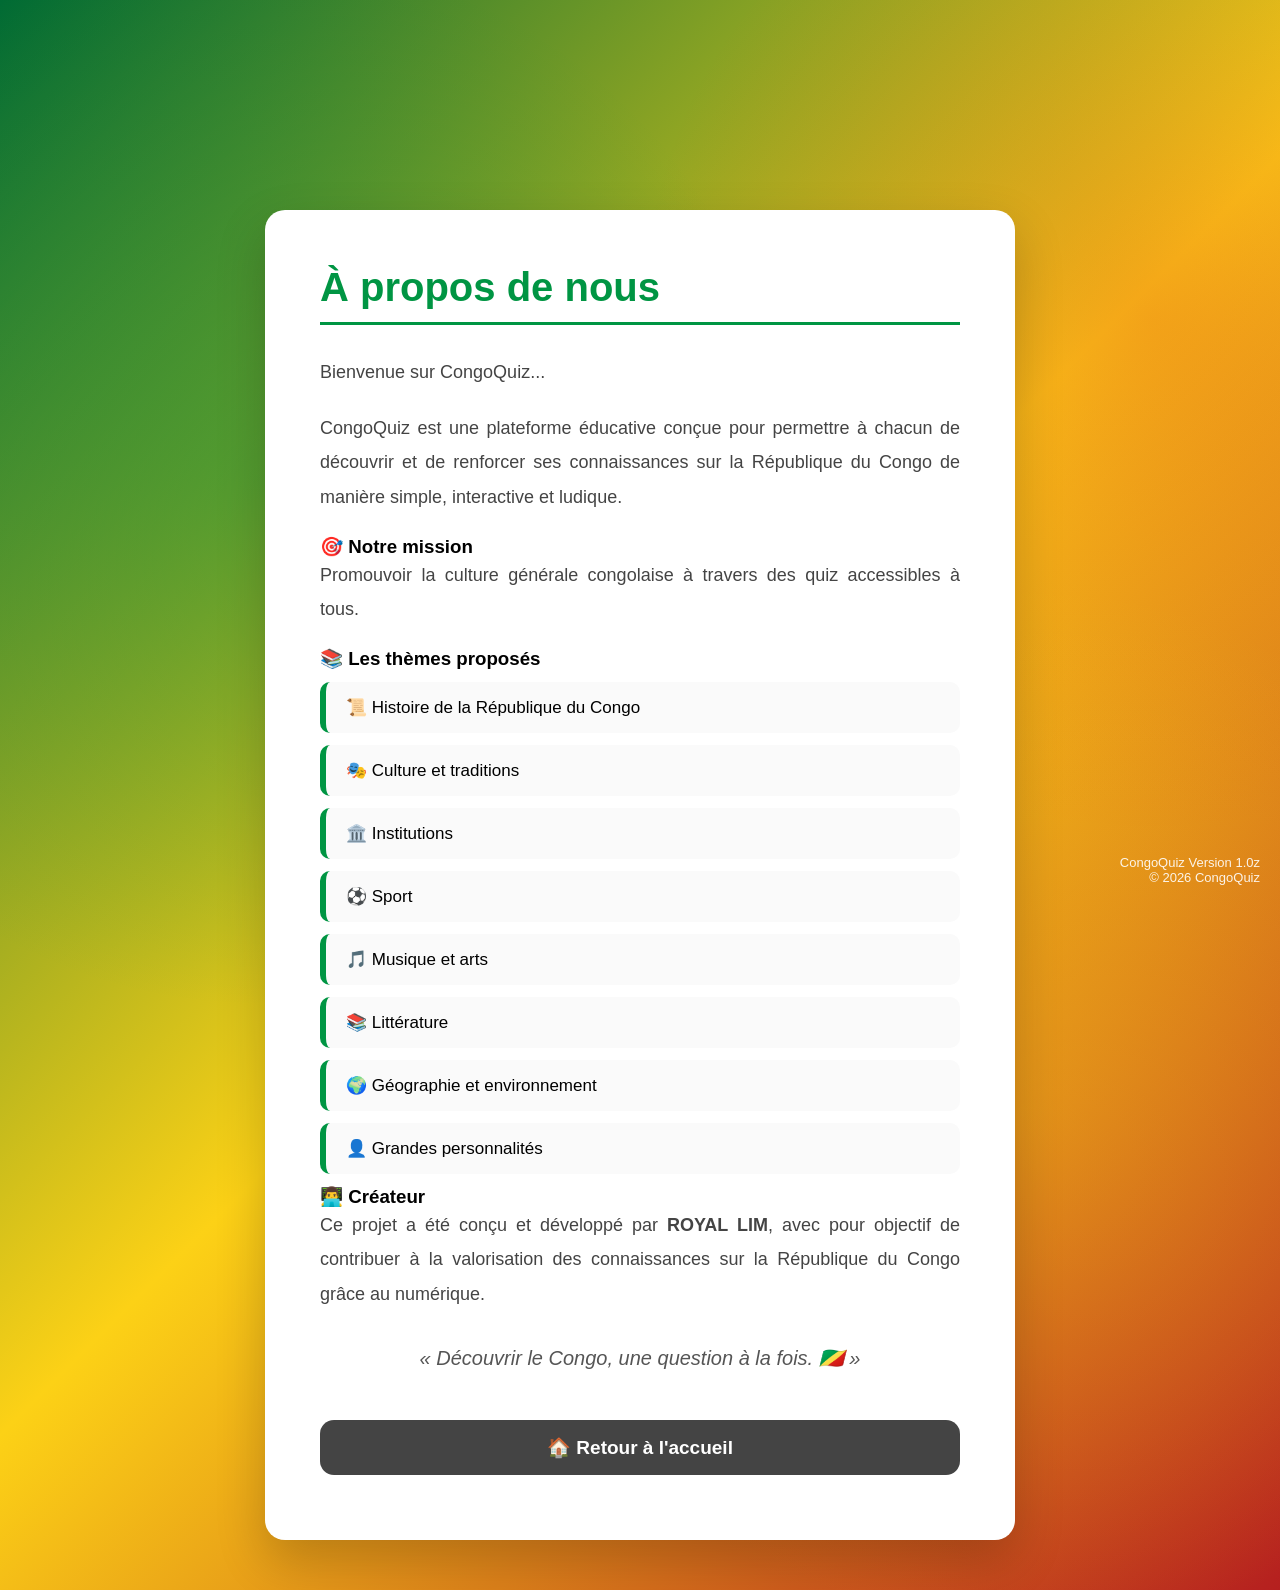
==== commit 4b8685b0: "Add files via upload" ====
--- a/apropos.html
+++ b/apropos.html
@@ -57,7 +57,7 @@
 
 </div>
 <footer class="footer">
-    CongoQuiz Version 1.0<br>
+    CongoQuiz Version 1.0z<br>
     © 2026 CongoQuiz<br>
 </footer>
 
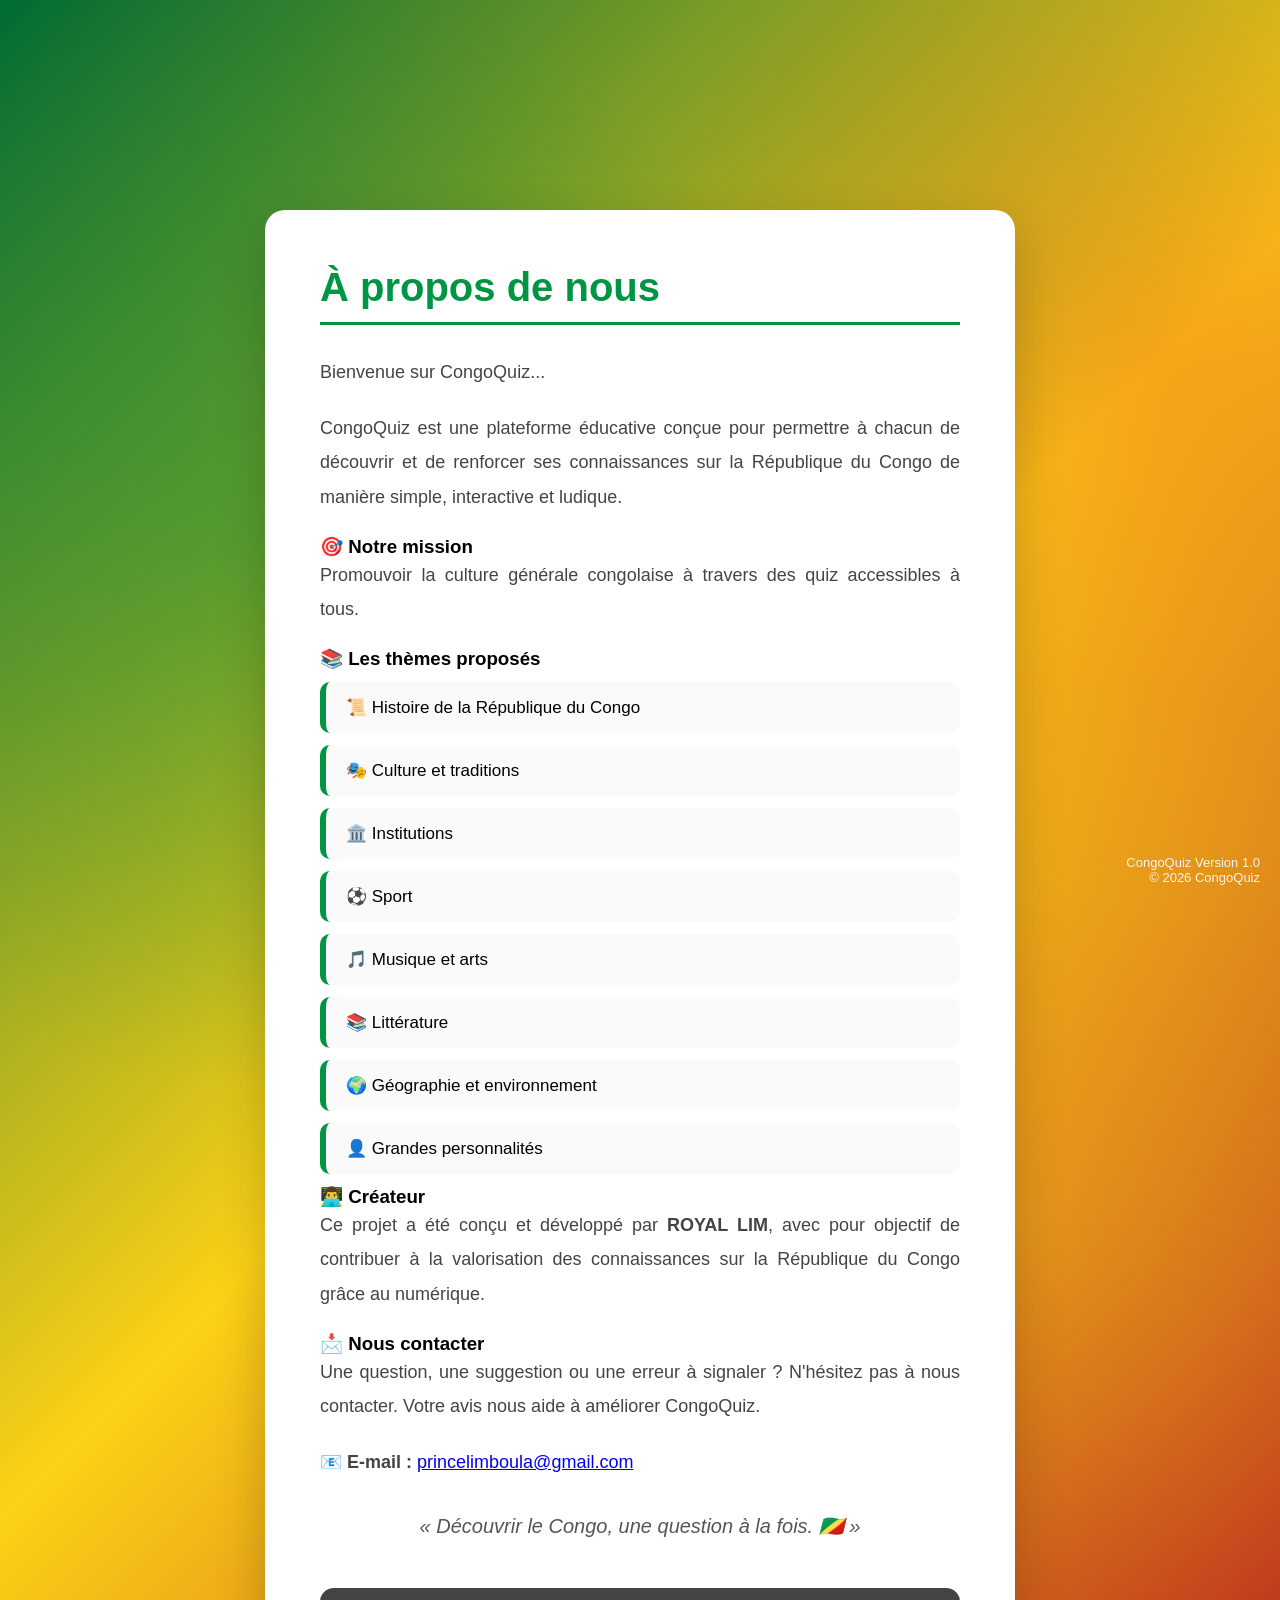
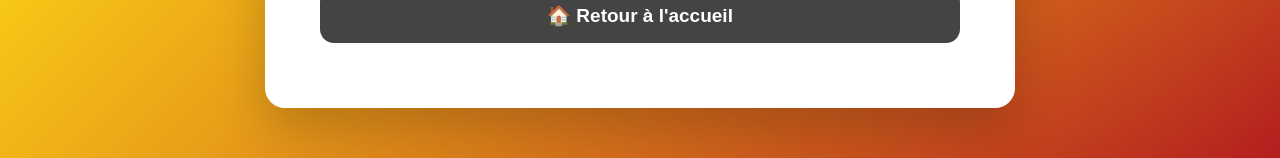
==== commit 50ddd547: "Add files via upload" ====
--- a/apropos.html
+++ b/apropos.html
@@ -16,7 +16,8 @@
 
     <p class="intro">
         Bienvenue sur CongoQuiz...
-        </p>
+    </p>
+
     <p>
         CongoQuiz est une plateforme éducative conçue pour permettre à chacun de découvrir et de renforcer ses connaissances sur la République du Congo de manière simple, interactive et ludique.
     </p>
@@ -45,19 +46,36 @@
     <p>
         Ce projet a été conçu et développé par <strong>ROYAL LIM</strong>, avec pour objectif de contribuer à la valorisation des connaissances sur la République du Congo grâce au numérique.
     </p>
+
+    <h3>📩 Nous contacter</h3>
+
+    <p>
+        Une question, une suggestion ou une erreur à signaler ?
+        N'hésitez pas à nous contacter. Votre avis nous aide à améliorer CongoQuiz.
+    </p>
+
+    <p>
+        📧 <strong>E-mail :</strong>
+        <a href="mailto:princelimboula@gmail.com">
+            princelimboula@gmail.com
+        </a>
+    </p>
+
     <div class="citation">
         « Découvrir le Congo, une question à la fois. 🇨🇬 »
     </div>
+
     <button class="retourAccueil"
-       onclick="window.location.href='index.html?accueil=1'">
-    
-      🏠 Retour à l'accueil
-    
+        onclick="window.location.href='index.html?accueil=1'">
+
+        🏠 Retour à l'accueil
+
     </button>
 
 </div>
+
 <footer class="footer">
-    CongoQuiz Version 1.0z<br>
+    CongoQuiz Version 1.0<br>
     © 2026 CongoQuiz<br>
 </footer>
 
